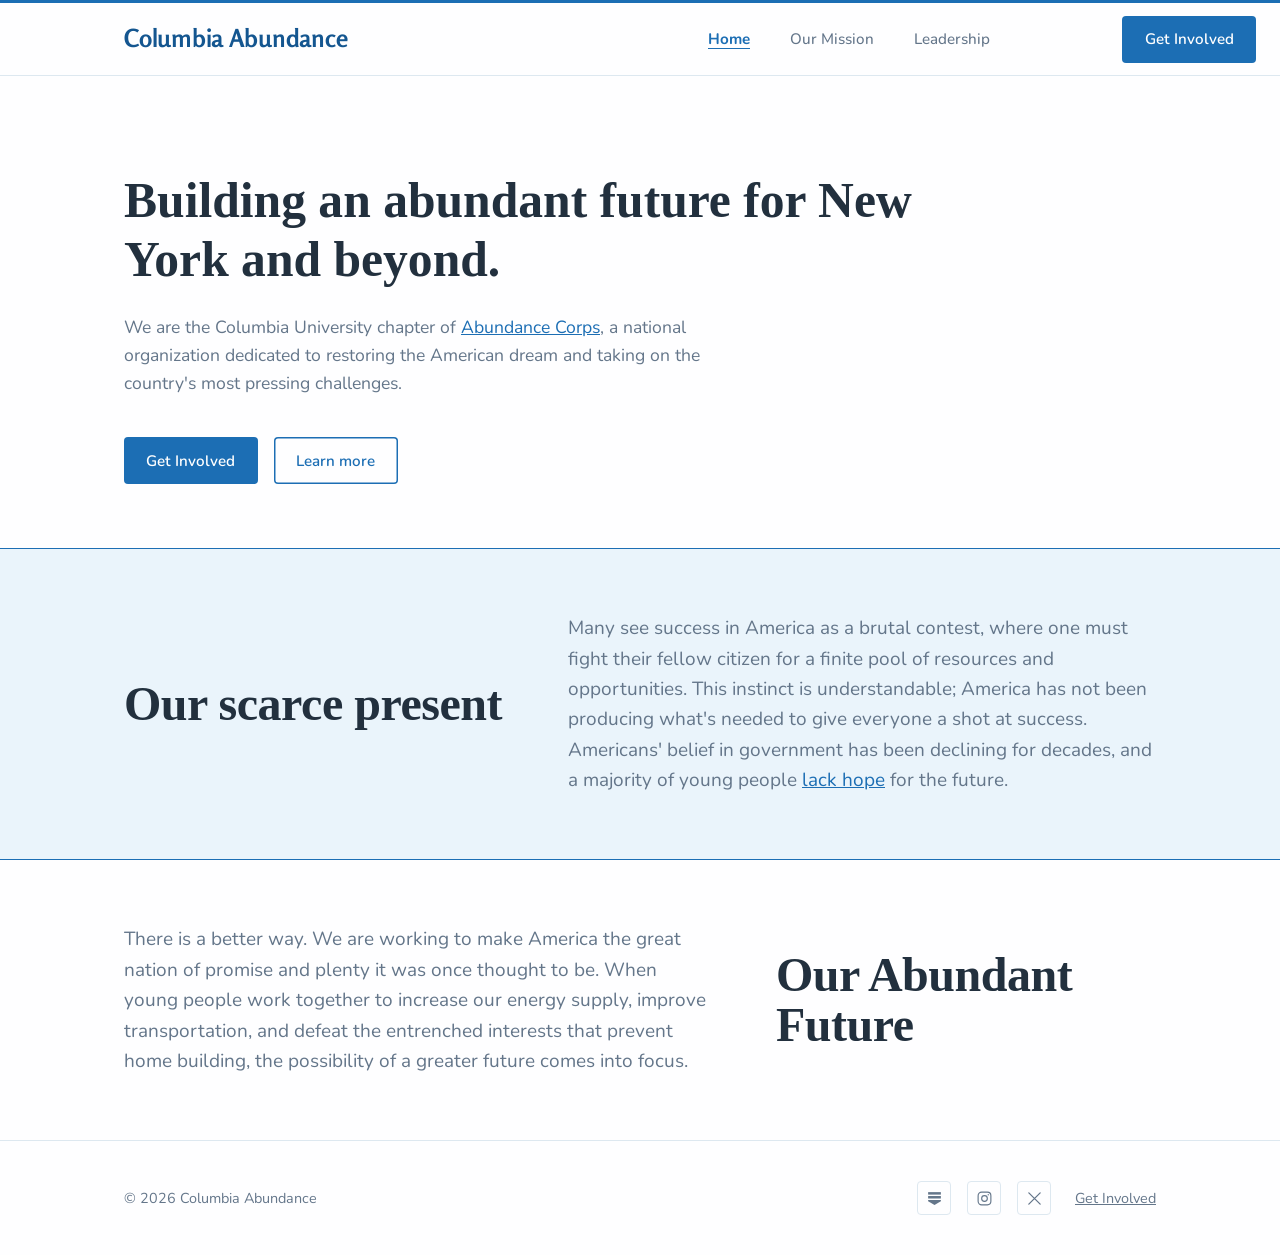
==== index.html @ 7d9f85d8 "Rename Join us to Get Involved sitewide; fix header spacing for longer label" ====
<!doctype html>
<html lang="en">
<head>
  <meta charset="utf-8" />
  <meta name="viewport" content="width=device-width, initial-scale=1" />
  <title>Columbia Abundance</title>
  <link rel="preconnect" href="https://fonts.googleapis.com" />
  <link rel="preconnect" href="https://fonts.gstatic.com" crossorigin />
  <link
    href="https://fonts.googleapis.com/css2?family=Rosario:wght@600;700&family=Nunito:ital,wght@0,400;0,600;0,700;1,400&display=swap"
    rel="stylesheet"
  />
  <link rel="stylesheet" href="css/styles.css" />
</head>
<body class="home">
  <header class="site-header">
    <div class="wrap">
      <a class="brand" href="index.html" aria-label="Columbia Abundance — home">
        <span class="line">Columbia</span>
        <span class="line">Abundance</span>
      </a>

      <button class="nav-toggle" aria-label="Toggle menu" aria-expanded="false">
        <span></span>
        <span></span>
        <span></span>
      </button>

      <ul class="nav-links">
        <li><a href="index.html" aria-current="page">Home</a></li>
        <li><a href="about.html">Our Mission</a></li>
        <li><a href="leadership.html">Leadership</a></li>
      </ul>
    </div>
  </header>

  <a class="btn floating-cta" href="contact.html">Get Involved</a>

  <main>
    <section class="hero" style="border-bottom: 1px solid var(--color-accent);">
      <div class="wrap">
        <h1>Building an abundant future for New York and beyond.</h1>
        <p>
          We are the Columbia University chapter of
          <a href="https://studentsforabundance.org" target="_blank" rel="noopener">Abundance Corps</a>,
          a national organization dedicated to restoring the American dream and
          taking on the country's most pressing challenges.
        </p>
        <div class="hero-actions">
          <a class="btn" href="contact.html">Get Involved</a>
          <a class="btn btn-outline" href="about.html">Learn more</a>
        </div>
      </div>
    </section>

    <section class="soft" style="border-bottom: 1px solid var(--color-accent);">
      <div class="wrap">
        <div class="split-head">
          <h2>Our scarce present</h2>
          <p>
            Many see success in America as a brutal contest, where one must
            fight their fellow citizen for a finite pool of resources and
            opportunities. This instinct is understandable; America has not
            been producing what's needed to give everyone a shot at success.
            Americans' belief in government has been declining for decades,
            and a majority of young people
            <a href="https://iop.harvard.edu/youth-poll/52nd-edition-spring-2026" target="_blank" rel="noopener">lack hope</a>
            for the future.
          </p>
        </div>
      </div>
    </section>

    <section>
      <div class="wrap">
        <div class="split-head split-head--reverse">
          <h2>Our Abundant Future</h2>
          <p>
            There is a better way. We are working to make America the great
            nation of promise and plenty it was once thought to be. When
            young people work together to increase our energy supply, improve
            transportation, and defeat the entrenched interests that prevent
            home building, the possibility of a greater future comes into
            focus.
          </p>
        </div>
      </div>
    </section>
  </main>

  <footer class="site-footer">
    <div class="wrap">
      <span>© 2026 Columbia Abundance</span>
      <div class="footer-links">
        <!-- TODO: replace "#" with your Substack URL -->
        <a class="social-icon" href="#" target="_blank" rel="noopener" aria-label="Substack">
          <svg viewBox="0 0 24 24" fill="currentColor" aria-hidden="true"><rect x="3" y="3" width="18" height="3.5"/><rect x="3" y="8.5" width="18" height="3.5"/><path d="M3 14h18v2l-9 5-9-5z"/></svg>
        </a>
        <!-- TODO: replace "#" with your Instagram URL -->
        <a class="social-icon" href="#" target="_blank" rel="noopener" aria-label="Instagram">
          <svg viewBox="0 0 24 24" fill="none" stroke="currentColor" stroke-width="1.6" aria-hidden="true"><rect x="3" y="3" width="18" height="18" rx="5"/><circle cx="12" cy="12" r="4"/><circle cx="17.3" cy="6.7" r="0.9" fill="currentColor" stroke="none"/></svg>
        </a>
        <!-- TODO: replace "#" with your X (Twitter) URL -->
        <a class="social-icon" href="#" target="_blank" rel="noopener" aria-label="X (Twitter)">
          <svg viewBox="0 0 24 24" fill="none" stroke="currentColor" stroke-width="1.8" stroke-linecap="round" aria-hidden="true"><path d="M4 4l16 16M20 4L4 20"/></svg>
        </a>
        <a class="text-link" href="contact.html">Get Involved</a>
      </div>
    </div>
  </footer>

  <script src="js/nav.js"></script>
</body>
</html>
---- css/styles.css ----
/* ==========================================================================
   Columbia Abundance — design system
   Edit the variables below to change color/type/spacing site-wide.
   ========================================================================== */

:root {
  /* Color — light, airy palette built around Columbia Blue */
  --color-bg: #fefeff;
  --color-bg-soft: #eaf4fb;
  --color-text: #22303e;
  --color-text-muted: #64768a;
  --color-accent: #1c6eb4;
  --color-accent-dark: #145690;
  --color-accent-soft: #d9ecf9;
  --color-border: #dde8f0;

  /* Type */
  --font-body: "Nunito", -apple-system, BlinkMacSystemFont, "Segoe UI", Inter,
    Roboto, Helvetica, Arial, sans-serif;
  --font-heading: Georgia, Cambria, "Iowan Old Style", "Times New Roman", Times,
    serif;
  --font-wordmark: "Rosario", var(--font-body);
  --font-size-base: 17px;
  --line-height-base: 1.6;

  /* Spacing scale */
  --space-1: 0.5rem;
  --space-2: 1rem;
  --space-3: 1.5rem;
  --space-4: 2.5rem;
  --space-5: 4rem;
  --space-6: 6rem;

  /* Layout */
  --content-width: 1080px;
  --radius: 4px;
}

@media (prefers-color-scheme: dark) {
  :root {
    --color-bg: #16232f;
    --color-bg-soft: #1e3247;
    --color-text: #eaf4fb;
    --color-text-muted: #a9c2d6;
    --color-accent: #8fc7ee;
    --color-accent-dark: #b3dbf5;
    --color-accent-soft: #2b4a66;
    --color-border: #2e4358;
  }
}

* {
  box-sizing: border-box;
}

html,
body {
  margin: 0;
  padding: 0;
}

body {
  font-family: var(--font-body);
  font-size: var(--font-size-base);
  line-height: var(--line-height-base);
  color: var(--color-text);
  background: var(--color-bg);
  -webkit-font-smoothing: antialiased;
}

img {
  max-width: 100%;
  display: block;
}

a {
  color: var(--color-accent);
}

h1,
h2,
h3 {
  font-family: var(--font-heading);
  font-weight: 700;
}

.wrap {
  max-width: var(--content-width);
  margin: 0 auto;
  padding: 0 var(--space-3);
}

/* ---- Header / nav ---- */

.site-header {
  position: sticky;
  top: 0;
  z-index: 10;
  background: color-mix(in srgb, var(--color-bg) 88%, transparent);
  backdrop-filter: blur(8px);
  border-top: 3px solid var(--color-accent);
  border-bottom: 1px solid var(--color-border);
}

/* On the homepage, the title/nav bar scrolls away with the page instead of
   staying pinned — only the "Get Involved" button (below) stays fixed. */
body.home .site-header {
  position: static;
}

/* Reserve space so the fixed button (below) never overlaps "Leadership". */
body.home .site-header .wrap {
  padding-right: 190px;
}

.floating-cta {
  position: fixed;
  top: 16px;
  right: 24px;
  z-index: 50;
}

.site-header .wrap {
  display: flex;
  align-items: center;
  justify-content: space-between;
  height: 72px;
}

.brand {
  display: flex;
  align-items: baseline;
  gap: 0.35rem;
  text-decoration: none;
  flex-shrink: 0;
}

.brand .line {
  font-family: var(--font-wordmark);
  font-weight: 700;
  font-size: clamp(1.2rem, 3vw, 1.55rem);
  color: var(--color-accent-dark);
  letter-spacing: -0.01em;
  white-space: nowrap;
}

.nav-links {
  display: flex;
  align-items: center;
  gap: var(--space-4);
  list-style: none;
  margin: 0;
  padding: 0;
}

.nav-links a {
  color: var(--color-text-muted);
  text-decoration: none;
  font-weight: 500;
  font-size: 0.95rem;
  text-underline-offset: 4px;
  transition: color 0.15s ease;
}

.nav-links a:not(.btn):hover {
  color: var(--color-text);
  text-decoration: underline;
}

.nav-links a:not(.btn)[aria-current="page"] {
  color: var(--color-accent);
  font-weight: 700;
  text-decoration: underline;
}

.nav-links .btn {
  color: #fff;
}

.nav-toggle {
  display: none;
  background: none;
  border: none;
  cursor: pointer;
  padding: var(--space-1);
}

.nav-toggle span {
  display: block;
  width: 22px;
  height: 2px;
  background: var(--color-text);
  margin: 5px 0;
  transition: transform 0.2s ease, opacity 0.2s ease;
}

/* ---- Buttons ---- */

.btn {
  display: inline-block;
  background: var(--color-accent);
  color: #fff;
  text-decoration: none;
  font-weight: 600;
  font-size: 0.95rem;
  padding: 0.7rem 1.4rem;
  border-radius: var(--radius);
  border: none;
  cursor: pointer;
  transition: background 0.15s ease;
}

.btn:hover {
  background: var(--color-accent-dark);
}

.btn-outline {
  background: transparent;
  color: var(--color-accent);
  box-shadow: inset 0 0 0 1.5px var(--color-accent);
}

.btn-outline:hover {
  background: var(--color-accent-soft);
}

/* ---- Hero ---- */

.hero {
  padding: var(--space-6) 0 var(--space-5);
  border-bottom: 1px solid var(--color-border);
}

.hero h1 {
  font-size: clamp(2.1rem, 4.5vw, 3.1rem);
  line-height: 1.18;
  margin: 0 0 var(--space-3);
  max-width: 800px;
}

.hero p {
  color: var(--color-text-muted);
  font-size: 1.1rem;
  max-width: 640px;
  margin: 0 0 var(--space-4);
}

.hero-actions {
  display: flex;
  gap: var(--space-2);
  flex-wrap: wrap;
}

/* ---- Sections ---- */

section {
  padding: var(--space-5) 0;
}

section.soft {
  background: var(--color-bg-soft);
}

.section-head {
  max-width: 640px;
  margin: 0 0 var(--space-4);
}

.section-head h2 {
  font-size: clamp(1.6rem, 3vw, 2.1rem);
  letter-spacing: -0.01em;
  margin: 0 0 var(--space-1);
}

.section-head p {
  color: var(--color-text-muted);
  margin: 0;
}

.section-head p + p {
  margin-top: var(--space-2);
}

.split-head {
  display: grid;
  grid-template-columns: minmax(220px, 380px) 1fr;
  gap: var(--space-5);
  align-items: center;
}

.split-head h2 {
  font-size: clamp(2.1rem, 4.3vw, 3rem);
  line-height: 1.05;
  letter-spacing: -0.01em;
  margin: 0;
}

.split-head p {
  color: var(--color-text-muted);
  font-size: 19px;
  max-width: 640px;
  margin: 0;
}

/* Mirrors .split-head with the heading on the right — the h2 stays first in
   the markup (for reading/accessibility order) and is just moved visually
   via `order`. */
.split-head--reverse {
  grid-template-columns: 1fr minmax(220px, 380px);
}

.split-head--reverse h2 {
  order: 2;
}

.split-head--reverse p {
  order: 1;
}

.pillars {
  display: grid;
  grid-template-columns: repeat(3, 1fr);
  gap: var(--space-3);
}

.pillar {
  background: var(--color-bg);
  border: 1px solid var(--color-border);
  border-radius: var(--radius);
  padding: var(--space-3);
}

.pillar h3 {
  margin: 0 0 var(--space-1);
  font-size: 1.05rem;
}

.pillar p {
  color: var(--color-text-muted);
  margin: 0;
  font-size: 0.95rem;
}

.pillar p + p {
  margin-top: var(--space-2);
}

/* ---- Leadership / officers ---- */

.officers {
  display: grid;
  grid-template-columns: repeat(2, 1fr);
  gap: var(--space-3);
}

@media (min-width: 900px) {
  .officers {
    grid-template-columns: repeat(4, 1fr);
  }
}

.officer-card {
  background: var(--color-bg);
  border: 1px solid var(--color-border);
  border-radius: var(--radius);
  padding: var(--space-3);
  text-align: center;
}

.officer-avatar {
  width: 76px;
  height: 76px;
  margin: 0 auto var(--space-2);
  border: 1.5px solid var(--color-accent);
  border-radius: var(--radius);
  color: var(--color-accent-dark);
  display: flex;
  align-items: center;
  justify-content: center;
  font-family: var(--font-heading);
  font-weight: 700;
  font-size: 1.3rem;
}

.officer-card h3 {
  margin: 0 0 0.15rem;
  font-size: 1.05rem;
}

.officer-year {
  color: var(--color-accent);
  font-weight: 600;
  font-size: 0.85rem;
  margin: 0 0 var(--space-1);
}

.officer-detail {
  color: var(--color-text-muted);
  margin: 0;
  font-size: 0.85rem;
}

.officer-card p.officer-bio {
  color: var(--color-text-muted);
  margin: var(--space-1) 0 0;
  font-size: 0.92rem;
}

.placeholder-copy {
  background: var(--color-accent-soft);
  border: 1px dashed var(--color-accent);
  border-radius: var(--radius);
  padding: var(--space-3);
  color: var(--color-text);
  font-size: 0.95rem;
}

.placeholder-copy strong {
  color: var(--color-accent-dark);
}

.prose {
  max-width: 680px;
  color: var(--color-text);
}

.prose h2 {
  font-size: clamp(1.8rem, 3.2vw, 2.4rem);
  letter-spacing: -0.01em;
  margin-top: var(--space-6);
}

.prose h2:first-child {
  margin-top: 0;
}

.prose p {
  color: var(--color-text-muted);
  font-size: 19px;
}

/* ---- Contact / join card ---- */

.join-card {
  max-width: 560px;
  margin: 0 auto;
  text-align: center;
  background: var(--color-bg);
  border: 1px solid var(--color-border);
  border-radius: var(--radius);
  padding: var(--space-5) var(--space-4);
}

.join-card h2 {
  margin: 0 0 var(--space-1);
  font-size: 1.6rem;
}

.join-card p {
  color: var(--color-text-muted);
  margin: 0 0 var(--space-3);
}

.contact-detail {
  margin-top: var(--space-4);
  color: var(--color-text-muted);
  font-size: 0.95rem;
}

/* ---- Footer ---- */

.site-footer {
  border-top: 1px solid var(--color-border);
  padding: var(--space-4) 0;
  color: var(--color-text-muted);
  font-size: 0.9rem;
}

.site-footer .wrap {
  display: flex;
  align-items: center;
  justify-content: space-between;
  flex-wrap: wrap;
  gap: var(--space-2);
}

.site-footer a {
  color: var(--color-text-muted);
}

.footer-links {
  display: flex;
  align-items: center;
  gap: var(--space-2);
}

.footer-links .text-link {
  margin-left: var(--space-1);
}

.social-icon {
  display: inline-flex;
  align-items: center;
  justify-content: center;
  width: 34px;
  height: 34px;
  border: 1.5px solid var(--color-border);
  border-radius: var(--radius);
  color: var(--color-text-muted);
  transition: color 0.15s ease, border-color 0.15s ease;
}

.social-icon svg {
  width: 17px;
  height: 17px;
}

.social-icon:hover {
  color: var(--color-accent);
  border-color: var(--color-accent);
}

/* ---- Responsive ---- */

@media (max-width: 720px) {
  .pillars,
  .officers {
    grid-template-columns: 1fr;
  }

  .split-head {
    grid-template-columns: 1fr;
    gap: var(--space-2);
  }

  .split-head--reverse h2,
  .split-head--reverse p {
    order: 0;
  }

  .floating-cta {
    top: 84px;
    right: 16px;
  }

  body.home .site-header .wrap {
    padding-right: var(--space-3);
  }

  .nav-toggle {
    display: block;
  }

  .nav-links {
    position: absolute;
    top: 75px;
    left: 0;
    right: 0;
    background: var(--color-bg);
    border-bottom: 1px solid var(--color-border);
    flex-direction: column;
    align-items: flex-start;
    gap: var(--space-2);
    padding: var(--space-3);
    display: none;
  }

  .nav-links.open {
    display: flex;
  }

  .nav-links a,
  .nav-links .btn {
    width: 100%;
  }

  .nav-links .btn {
    text-align: center;
  }

  .site-header.nav-open .nav-toggle span:nth-child(1) {
    transform: translateY(7px) rotate(45deg);
  }

  .site-header.nav-open .nav-toggle span:nth-child(2) {
    opacity: 0;
  }

  .site-header.nav-open .nav-toggle span:nth-child(3) {
    transform: translateY(-7px) rotate(-45deg);
  }
}
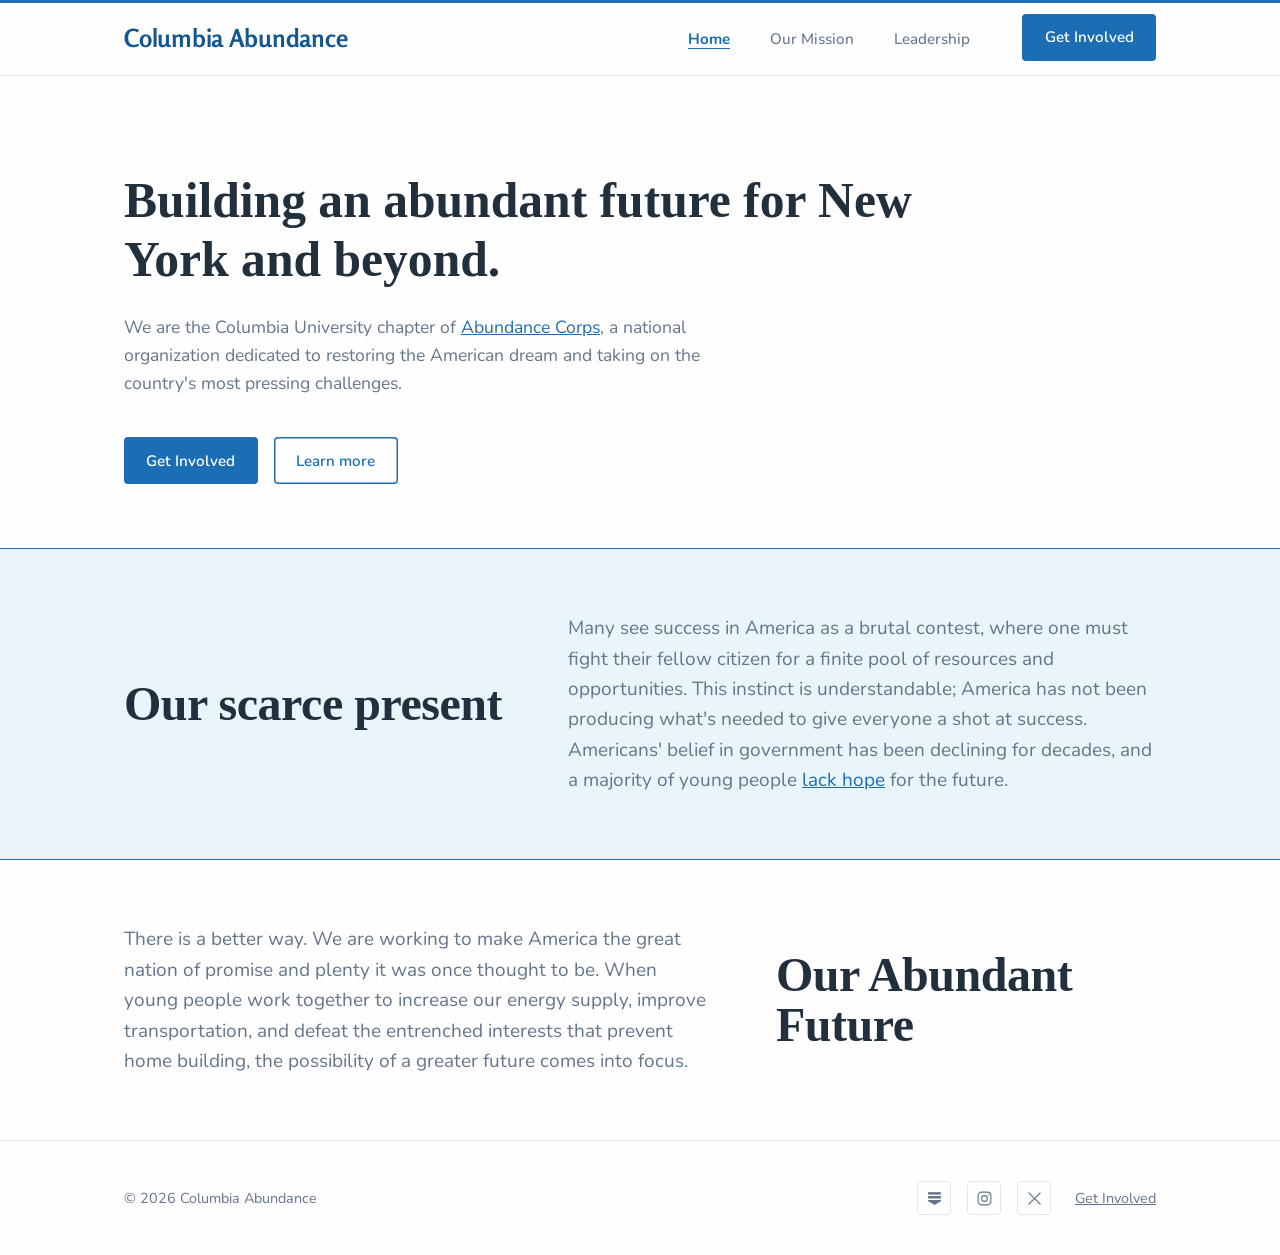
==== commit ad2c4ea6: "Anchor floating Get Involved button to the same content column as other pages, so it doesn't jump be" ====
--- a/index.html
+++ b/index.html
@@ -34,7 +34,11 @@
     </div>
   </header>
 
-  <a class="btn floating-cta" href="contact.html">Get Involved</a>
+  <div class="floating-cta-bar">
+    <div class="wrap floating-cta-wrap">
+      <a class="btn floating-cta" href="contact.html">Get Involved</a>
+    </div>
+  </div>
 
   <main>
     <section class="hero" style="border-bottom: 1px solid var(--color-accent);">
--- a/css/styles.css
+++ b/css/styles.css
@@ -110,14 +110,32 @@
 
 /* Reserve space so the fixed button (below) never overlaps "Leadership". */
 body.home .site-header .wrap {
-  padding-right: 190px;
+  padding-right: 210px;
+}
+
+/* Positions "Get Involved" using the same centered .wrap column as every
+   other page's nav bar, instead of a raw viewport edge — so it lines up in
+   exactly the same spot when navigating between pages, rather than jumping
+   between "aligned to content" (other pages) and "aligned to browser edge"
+   (this page) on wide screens. */
+.floating-cta-bar {
+  position: fixed;
+  top: 0;
+  left: 0;
+  right: 0;
+  z-index: 50;
+  pointer-events: none;
+}
+
+.floating-cta-wrap {
+  display: flex;
+  justify-content: flex-end;
+  align-items: center;
+  height: 75px;
 }
 
 .floating-cta {
-  position: fixed;
-  top: 16px;
-  right: 24px;
-  z-index: 50;
+  pointer-events: auto;
 }
 
 .site-header .wrap {
@@ -538,9 +556,13 @@
     order: 0;
   }
 
-  .floating-cta {
-    top: 84px;
-    right: 16px;
+  .floating-cta-bar {
+    top: 75px;
+  }
+
+  .floating-cta-wrap {
+    height: auto;
+    padding-top: var(--space-2);
   }
 
   body.home .site-header .wrap {
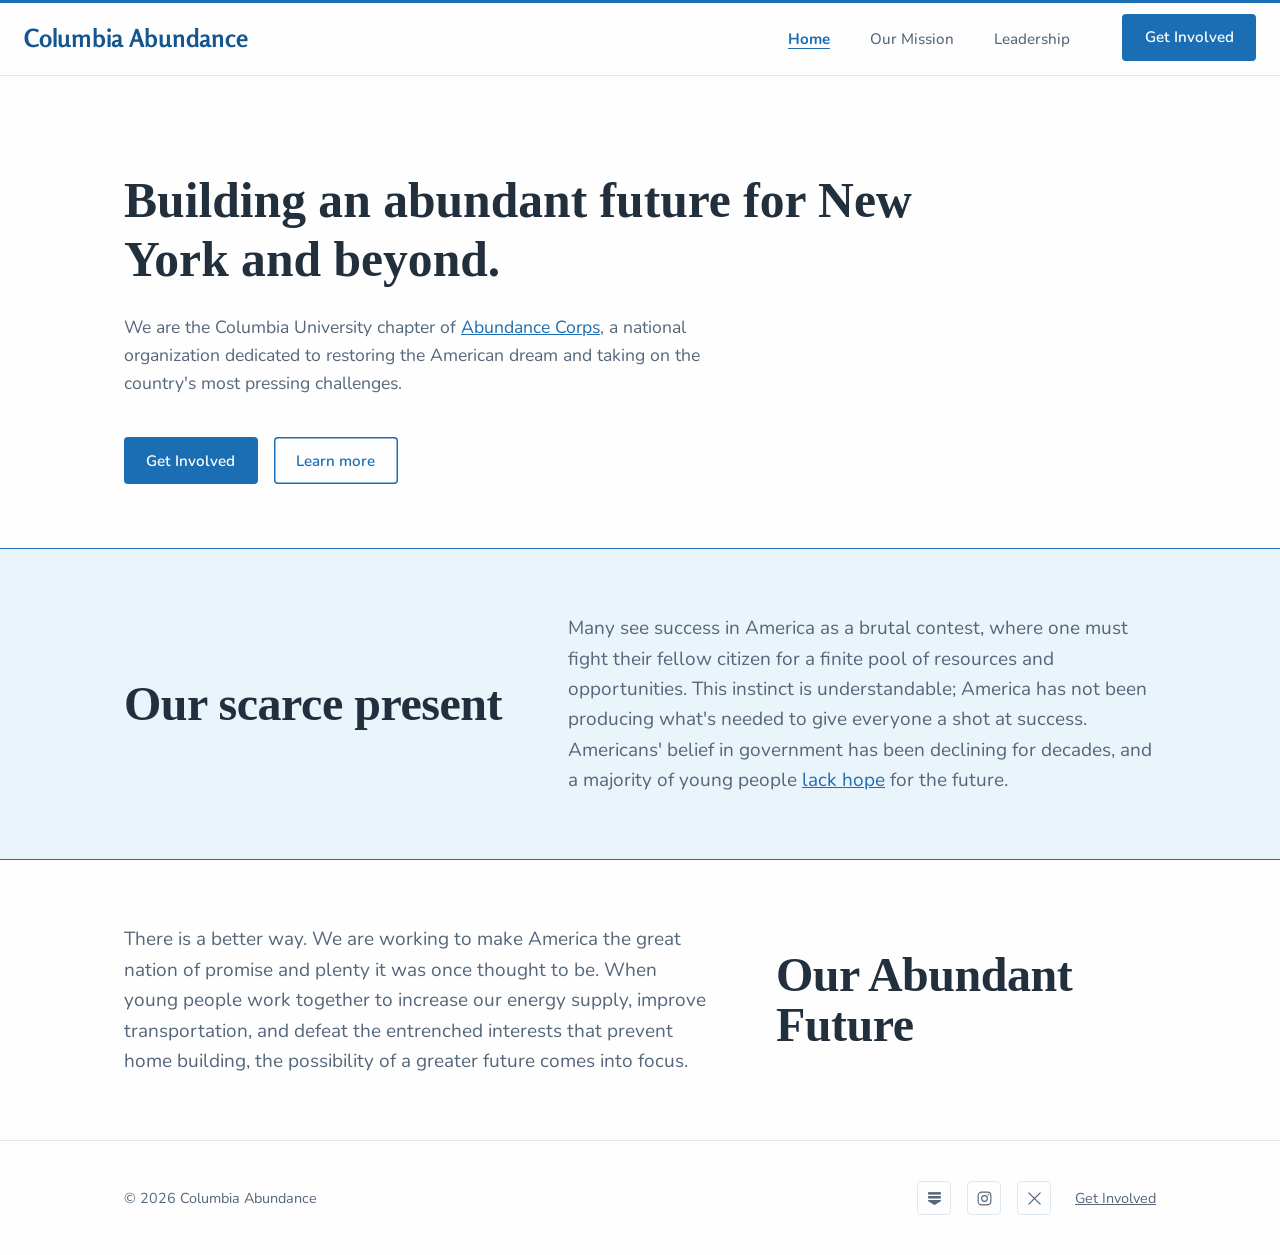
==== commit 7d543cf1: "Link Instagram footer icon to @cubundance" ====
--- a/index.html
+++ b/index.html
@@ -100,8 +100,7 @@
         <a class="social-icon" href="#" target="_blank" rel="noopener" aria-label="Substack">
           <svg viewBox="0 0 24 24" fill="currentColor" aria-hidden="true"><rect x="3" y="3" width="18" height="3.5"/><rect x="3" y="8.5" width="18" height="3.5"/><path d="M3 14h18v2l-9 5-9-5z"/></svg>
         </a>
-        <!-- TODO: replace "#" with your Instagram URL -->
-        <a class="social-icon" href="#" target="_blank" rel="noopener" aria-label="Instagram">
+        <a class="social-icon" href="https://www.instagram.com/cubundance/" target="_blank" rel="noopener" aria-label="Instagram">
           <svg viewBox="0 0 24 24" fill="none" stroke="currentColor" stroke-width="1.6" aria-hidden="true"><rect x="3" y="3" width="18" height="18" rx="5"/><circle cx="12" cy="12" r="4"/><circle cx="17.3" cy="6.7" r="0.9" fill="currentColor" stroke="none"/></svg>
         </a>
         <!-- TODO: replace "#" with your X (Twitter) URL -->
--- a/css/styles.css
+++ b/css/styles.css
@@ -8,7 +8,7 @@
   --color-bg: #fefeff;
   --color-bg-soft: #eaf4fb;
   --color-text: #22303e;
-  --color-text-muted: #64768a;
+  --color-text-muted: #55677a;
   --color-accent: #1c6eb4;
   --color-accent-dark: #145690;
   --color-accent-soft: #d9ecf9;
@@ -138,6 +138,15 @@
   pointer-events: auto;
 }
 
+/* Wider than the standard reading-width .wrap, so the nav sits close to the
+   actual browser corner instead of the narrower content column. Both the
+   header and the floating "Get Involved" bar use this same width, so they
+   stay lined up with each other across pages. */
+.site-header .wrap,
+.floating-cta-wrap {
+  max-width: 1400px;
+}
+
 .site-header .wrap {
   display: flex;
   align-items: center;
